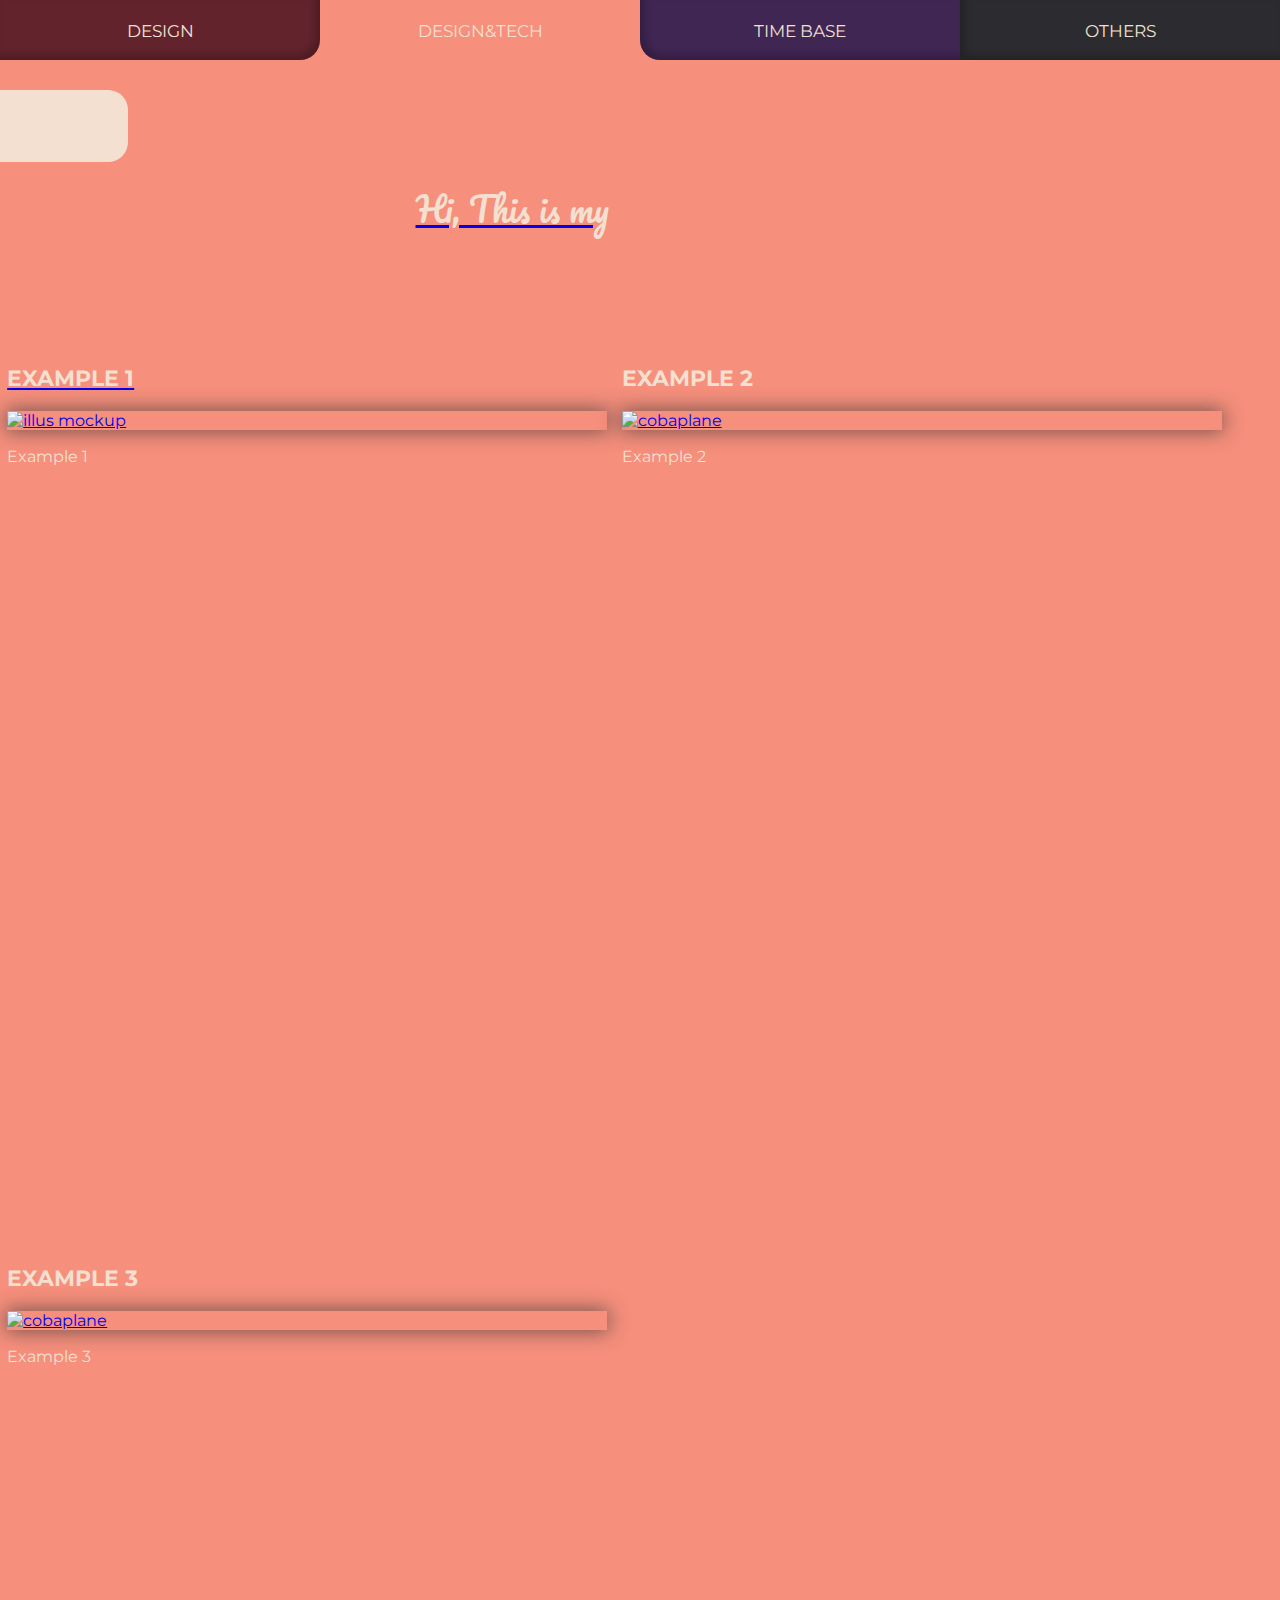
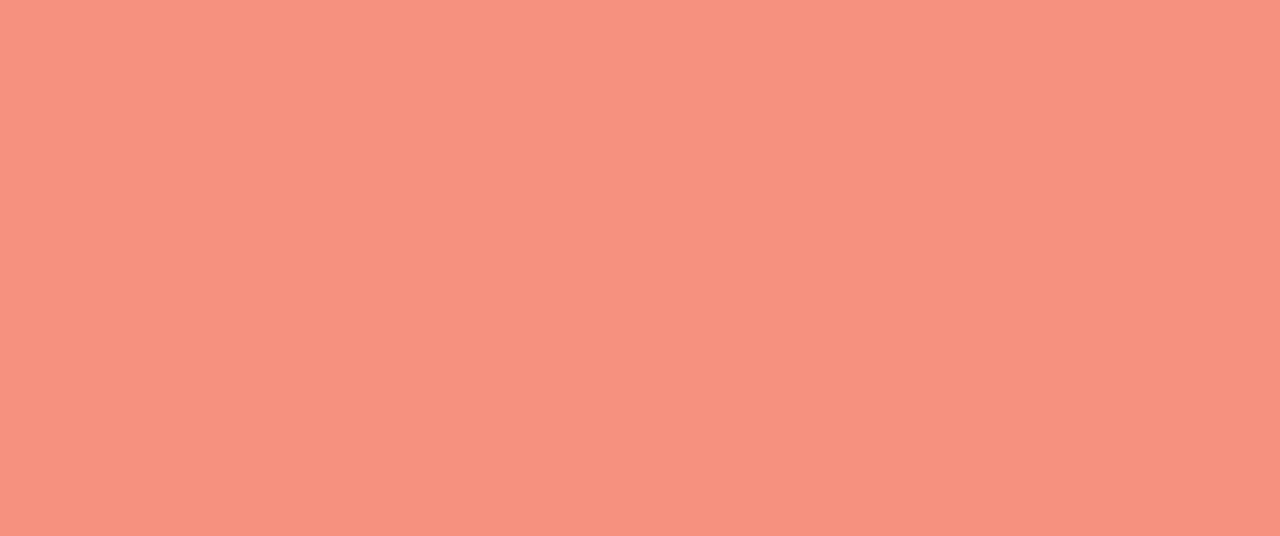
==== portfolio_work_design&technology.html @ 1a8c8829 "first" ====
<!DOCTYPE html>
<html lang = "en">
    
<head>
    <meta charset="UTF-8">
    <meta name="viewport" content="width=device-width, initial-scale=1.0, maximum-scale=1">
    <link href="portfolio_work_design&technology.css" rel="stylesheet">
    <!-- Montserrat font -->
    <link rel="preconnect" href="https://fonts.googleapis.com">
    <link rel="preconnect" href="https://fonts.gstatic.com" crossorigin>
    <link href="https://fonts.googleapis.com/css2?family=Montserrat:ital,wght@0,100..900;1,100..900&display=swap" rel="stylesheet">
    
    <!-- pacifico font -->
    <link rel="preconnect" href="https://fonts.googleapis.com">
    <link rel="preconnect" href="https://fonts.gstatic.com" crossorigin>
    <link href="https://fonts.googleapis.com/css2?family=Pacifico&display=swap" rel="stylesheet">   
    <style>
       
    </style>

    <title> FELICIA TIFFANY HERTADA's PORTFOLIO WORK-DESIGN </title>
    </head>   
<body>
    <div class="navigation">
        <div class="box">
            <img src="../parsons/picture/logosmall.png" alt="" id="logosmall">
        </div>
        <ul class="navigationlist">
            <li class="navitem"><a href="portfolio_website.html">Home</a></li>
            <li class="navitem"><a href="portfolio_work_design.html">Work</a></li>
            <li class="navitem"><a href="portfolio_creative_blog.html">Creative</a></li>
            <li class="navitem"><a href="portfolio_about.html">About</a></li>
            <li class="navitem"><a href="portfolio_contact.html">Contact</a></li>
        </ul>
    </div>

    <header class="navbar">
        <div class="designitem item1"><a href="portfolio_work_design.html">DESIGN</div>
        <div class="designitem item2"><a href="portfolio_work_design&technology.html">DESIGN&TECH</div>
        <div class="designitem item3"><a href="portfolio_work_timebase.html">TIME BASE</div>
        <div class="designitem item4"><a href="portfolio_work_others.html">OTHERS</div>
    </header>
    
   <main>
        
        <div class="title"> 
            <h1> Hi, This is my</h1>
            <img src="../parsons/picture/portfolio_text.png" alt="" id="portfoliotext">
        </div>

        <!-- ART LIST -->
        <div class="collection-list">
        <div class="artlist">
            <div class="art-container">
                <h2 class = "art-title"> EXAMPLE 1</h2>
                <a href="../parsons/picture/illus mockup.jpg">
                    <img src="../parsons/picture/illus mockup.jpg" alt="illus mockup" class="art-work">
                </a>
                <div class ="art-desc"> Example 1 </div>
            </div>
        </div>
        <div class="artlist">
            <div class="art-container">
                <h2 class = "art-title"> EXAMPLE 2</h2>
                <a href="../parsons/picture/iteraion 1_2_front.png">
                    <img src="../parsons/picture/iteraion 1_2_front.png" alt="cobaplane" class="art-work">
                </a>
                <div class ="art-desc"> Example 2 </div>
            </div>
        </div>
        </div>
        <div class="artlist">
            <div class="art-container">
                <h2 class = "art-title"> EXAMPLE 3</h2>
                <a href="../parsons/picture/coba plane.png">
                    <img src="../parsons/picture/coba plane.png" alt="cobaplane" class="art-work">
                </a>
                <div class ="art-desc"> Example 3</div>
            </div>
        </div>
        </div>
   </main>


   
</body>
</html>
---- portfolio_work_design&technology.css ----
body {
    
    background-color: #F68F7C;
    margin-top: 0;
    margin-left: 0;
    margin-right: 0;
}
main { 
    max-width: 1500px;

    margin-top:  10px; 
    font-family: 'Montserrat', sans-serif;
    background-color: #F68F7C;
}


section { max-width: 1500px; margin: 20px auto; padding: 20px 20px; font-family: 'Montserrat', sans-serif;}
img {width: 100%}
figure {width: 50%; margin: auto; text-align: center;font-family: 'Montserrat', sans-serif;}
figcaption {
    max-width: 700px; 
    margin: auto; 
    text-align: center; 
    padding: 0 20px; 
    font-family: 'Montserrat', sans-serif;
}
@media only screen and (max-width: 600px) {
    
}
 
/* navigation bar */
.navbar {
    display: flex;                 
    justify-content: space-between; 
    background-color: #F68F7C;  
    padding: 0; 
    position: fixed;
    top: 0;    
    width: 100%; 
    height: 60px;      
}

.designitem {
    flex: 1;   
    font-family: "Montserrat", sans-serif;
    font-optical-sizing: auto;
    font-weight: 400;
    font-style: normal; 
    font-size: 13pt;                  
    text-align: center;         
    color: #F3E0D1;          
    padding: 20px;              
    transition: background-color 0.3s;
}

.item1 {
    background-color: #62232D; 
    box-shadow: inset -5px -5px 7px rgba(0, 0, 0, 0.2);  
    border-radius: 0 0 20px 0;
    text-decoration: none;
   
}

.item2 {
    background-color: #F68F7C;  
    text-decoration: none;
}
.item3 {
    text-decoration: none;
    background-color: #402653;
    border-radius: 0 0 0 20px;
    box-shadow: inset 5px -5px 7px rgba(0, 0, 0, 0.2);   
}
.item4 {
    text-decoration: none;
    background-color: #2C2B30; 
    box-shadow: inset 5px -5px 7px rgba(0, 0, 0, 0.2);   
}

.nav-item:hover {
    background-color: #62232D;   
    box-shadow: inset 5px -5px 7px rgba(0, 0, 0, 0.2);    
}
.navbar .designitem a{
    text-decoration: none;
    color: inherit;
}

/* navigation */
.navigation {
    position: fixed;
    top : 10%;
    left: 0%;
    width:10% ;
    height: 40%;
}
.navigation .box{
    border-radius: 0px 20px 20px 0px;
    background-color: #F3E0D1;
    width: 100%;
    height:20%;
    left: 0%;
    top: 0%;
}

.box #logosmall {
    width: 30px;
    margin-right: 5px;
    margin-top: 10px;
    margin-left:70%;
}

.navigationlist{
    display: none;
    text-decoration: none;
    text-align: right;
    top :25%;
    right: 0%;
    list-style: none;
}
.navigation:hover .navigationlist,
.navigationlist:hover {
    display: block; 
}

.navigationlist .navitem {
    font-family: "Montserrat", sans-serif;
    font-optical-sizing: auto;
    font-weight: 400;
    font-style: normal;
    font-size: medium;
    color: #F3E0D1;
    line-height: 2;
    transition: transform 0.3s ease;
}
.navigationlist .navitem a{
    text-decoration: none;
    color: inherit;
}
.navigationlist .navitem a:hover{
    transform: translateY(5px);
}

.title {
    display: grid;        
    place-items: center;          
    height: 200px;          
    margin-top:10%;
}
#portfoliotext {
    height: auto;
    text-align: center;
    max-width: 30%;
    margin:0;
    padding: 0;
    left: 50%;
}

h1 {
    font-family: "Pacifico", cursive;
    font-weight: 400;
    font-style: normal;
    font-size: 25pt;
    top: 10%;
    color: #F3E0D1;
    margin-right: 20%;
    margin-bottom: 0;
    padding: 0;


}
.collection-list {
    display: flex;
    align-content: center;
    margin: auto;
    
}
.artlist {
    display: flex;
    width: 48%;
    min-height: 100vh;
    padding-right: 0;
    padding-left: 0;
    -webkit-box-orient: vertical;
    -webkit-box-direction: normal;
    -webkit-flex-direction: column;
    -ms-flex-direction: column;
    flex-direction: column;
    -webkit-box-pack: start;
    -webkit-justify-content: flex-start;
    -ms-flex-pack: start;
    justify-content: flex-start;
    -webkit-flex-wrap: nowrap;
    -ms-flex-wrap: nowrap;
    flex-wrap: nowrap;
    -webkit-box-align: start;
    -webkit-align-items: flex-start;
    -ms-flex-align: start;
    align-items: center;
}

.art-container {
    display: flex;
    width: 100%;
    max-width: 600px;
    padding: 10px;
    flex-direction: column;
    -webkit-box-pack: start;
    -webkit-justify-content: flex-start;
    -ms-flex-pack: start;
    justify-content: flex-start;
    -webkit-box-align: stretch;
    -webkit-align-items: stretch;
    -ms-flex-align: stretch;
    align-items: stretch;
    padding: 20px;
}
.art-title{
    font-family: "Montserrat", sans-serif;
    font-optical-sizing: auto;
    font-weight: 700;
    font-style: normal;
    font-size: medium;
    font-size: 22px;
    line-height: 26px;
    color: #F3E0D1;
}
.art-work {
    display: block;
    overflow: hidden;
    width: 100%;
    margin-bottom: 20px;
    box-shadow: 0 0 20px 1px rgba(51, 51, 51, .7);
}

.art-desc{
    font-family: "Montserrat", sans-serif;
    font-optical-sizing: auto;
    font-weight: 400;
    font-style: normal;
    font-size: medium;
    margin-bottom: 5px;
    line-height: 14px;
    color: #F3E0D1;
}
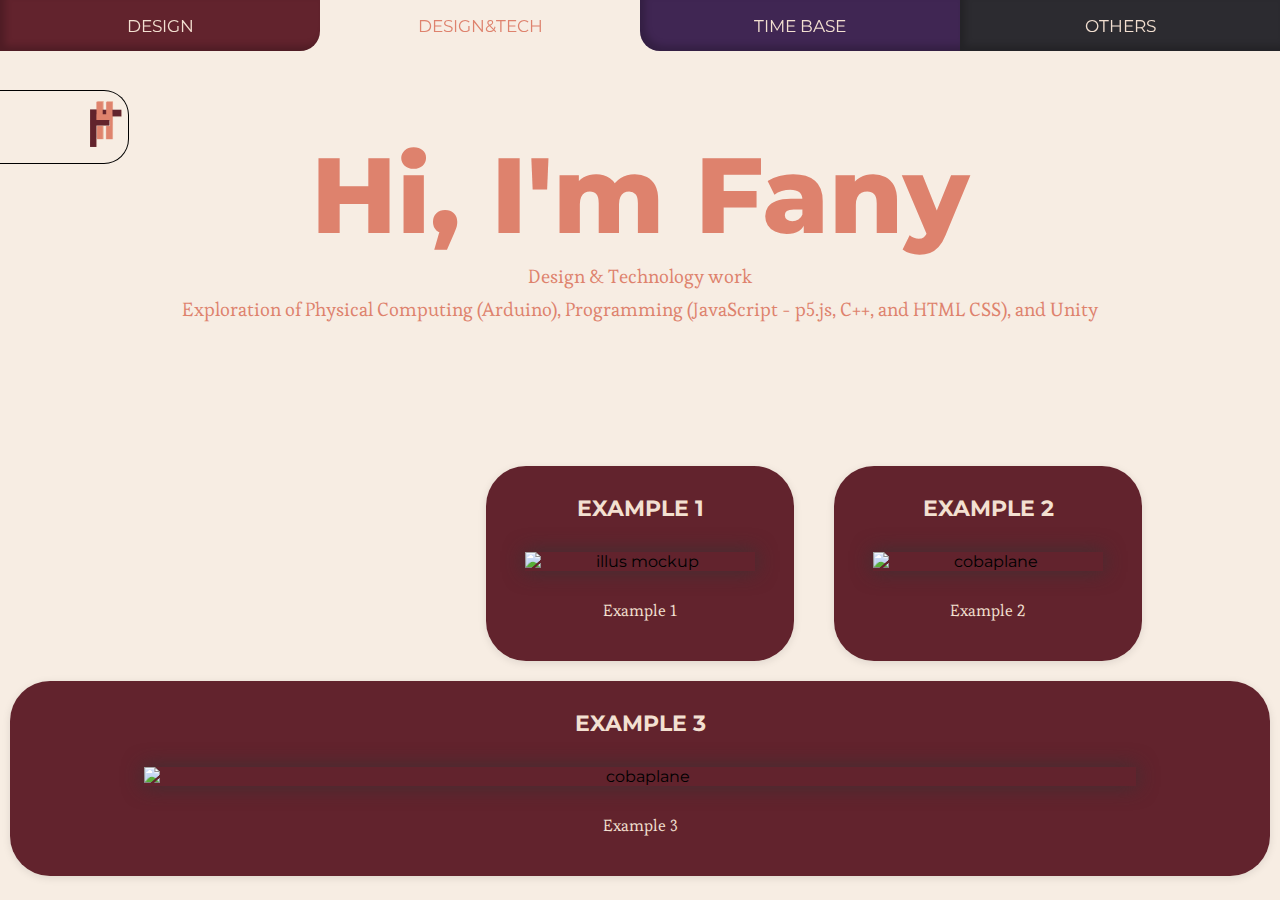
==== commit 9da6cae1: "new" ====
--- a/portfolio_work_design&technology.html
+++ b/portfolio_work_design&technology.html
@@ -13,7 +13,8 @@
     <!-- pacifico font -->
     <link rel="preconnect" href="https://fonts.googleapis.com">
     <link rel="preconnect" href="https://fonts.gstatic.com" crossorigin>
-    <link href="https://fonts.googleapis.com/css2?family=Pacifico&display=swap" rel="stylesheet">   
+    <link href="https://fonts.googleapis.com/css2?family=Pacifico&display=swap" rel="stylesheet">  
+    <link href="https://fonts.googleapis.com/css2?family=Esteban&display=swap" rel="stylesheet"> 
     <style>
        
     </style>
@@ -23,14 +24,14 @@
 <body>
     <div class="navigation">
         <div class="box">
-            <img src="../parsons/picture/logosmall.png" alt="" id="logosmall">
+            <img src="portfolio picture/logosmall.png" alt="" id="logosmall">
         </div>
         <ul class="navigationlist">
-            <li class="navitem"><a href="portfolio_website.html">Home</a></li>
-            <li class="navitem"><a href="portfolio_work_design.html">Work</a></li>
-            <li class="navitem"><a href="portfolio_creative_blog.html">Creative</a></li>
-            <li class="navitem"><a href="portfolio_about.html">About</a></li>
-            <li class="navitem"><a href="portfolio_contact.html">Contact</a></li>
+            <button class="navitem" id="home-link">Home</button>
+            <button id="nav-hover">Work</button>
+            <button class="navitem" id="creative-link">Creative</button>
+            <button class="navitem" id="about-link">About</button>
+            <button class="navitem" id="contact-link">Contact</button>
         </ul>
     </div>
 
@@ -44,7 +45,9 @@
    <main>
         
         <div class="title"> 
-            <h1> Hi, This is my</h1>
+            <h1> Hi, I'm Fany</h1>
+            <h2> Design & Technology work <h2>
+            <h2> Exploration of Physical Computing (Arduino), Programming (JavaScript - p5.js, C++, and HTML CSS), and Unity </h2>
             <img src="../parsons/picture/portfolio_text.png" alt="" id="portfoliotext">
         </div>
 
--- a/portfolio_work_design&technology.css
+++ b/portfolio_work_design&technology.css
@@ -1,6 +1,5 @@
 body {
-    
-    background-color: #F68F7C;
+    background-color:#F7EDE3;
     margin-top: 0;
     margin-left: 0;
     margin-right: 0;
@@ -10,13 +9,33 @@
 
     margin-top:  10px; 
     font-family: 'Montserrat', sans-serif;
-    background-color: #F68F7C;
-}
-
-
-section { max-width: 1500px; margin: 20px auto; padding: 20px 20px; font-family: 'Montserrat', sans-serif;}
-img {width: 100%}
-figure {width: 50%; margin: auto; text-align: center;font-family: 'Montserrat', sans-serif;}
+    background-color:#F7EDE3;
+}
+
+
+section { 
+    max-width: 1500px; 
+    margin: 20px auto; 
+    padding: 20px 20px; 
+    font-family: 'Montserrat', sans-serif;
+}
+
+img {
+    width: 100%
+}
+
+a {
+    text-decoration: none;
+    color: inherit;
+}
+
+figure {
+    width: 50%; 
+    margin: auto; 
+    text-align: center;
+    font-family: 'Montserrat', sans-serif;
+}
+
 figcaption {
     max-width: 700px; 
     margin: auto; 
@@ -24,6 +43,7 @@
     padding: 0 20px; 
     font-family: 'Montserrat', sans-serif;
 }
+
 @media only screen and (max-width: 600px) {
     
 }
@@ -32,12 +52,12 @@
 .navbar {
     display: flex;                 
     justify-content: space-between; 
-    background-color: #F68F7C;  
+      
     padding: 0; 
     position: fixed;
     top: 0;    
     width: 100%; 
-    height: 60px;      
+    height: 20px;      
 }
 
 .designitem {
@@ -47,29 +67,29 @@
     font-weight: 400;
     font-style: normal; 
     font-size: 13pt;                  
-    text-align: center;         
+    text-align: center; 
+    margin: auto;        
     color: #F3E0D1;          
-    padding: 20px;              
+    padding: 15px;              
     transition: background-color 0.3s;
 }
 
 .item1 {
-    background-color: #62232D; 
-    box-shadow: inset -5px -5px 7px rgba(0, 0, 0, 0.2);  
+    background-color:#62232D;  
+    box-shadow: inset 5px -5px 7px rgba(0, 0, 0, 0.2);  
     border-radius: 0 0 20px 0;
     text-decoration: none;
-   
 }
 
 .item2 {
-    background-color: #F68F7C;  
-    text-decoration: none;
+    text-decoration: none;
+    color:#DE826d;
 }
 .item3 {
     text-decoration: none;
     background-color: #402653;
-    border-radius: 0 0 0 20px;
-    box-shadow: inset 5px -5px 7px rgba(0, 0, 0, 0.2);   
+    box-shadow: inset 5px -5px 7px rgba(0, 0, 0, 0.2);  
+    border-radius: 0 0 0 20px; 
 }
 .item4 {
     text-decoration: none;
@@ -87,16 +107,24 @@
 }
 
 /* navigation */
+#nav-hover {
+    color: #DE826d !important;
+    text-decoration: none;
+}
+
 .navigation {
     position: fixed;
     top : 10%;
     left: 0%;
     width:10% ;
     height: 40%;
+   
 }
 .navigation .box{
-    border-radius: 0px 20px 20px 0px;
-    background-color: #F3E0D1;
+    border-radius: 0px 25px 25px 0px;
+    background-color:#F7EDE3;
+    border: solid #000; 
+    border-width: 1px 1px 1px 0;
     width: 100%;
     height:20%;
     left: 0%;
@@ -104,7 +132,7 @@
 }
 
 .box #logosmall {
-    width: 30px;
+    width: 32px;
     margin-right: 5px;
     margin-top: 10px;
     margin-left:70%;
@@ -123,29 +151,57 @@
     display: block; 
 }
 
-.navigationlist .navitem {
-    font-family: "Montserrat", sans-serif;
-    font-optical-sizing: auto;
-    font-weight: 400;
-    font-style: normal;
-    font-size: medium;
-    color: #F3E0D1;
+.navigationlist button {
+    font-family: "Montserrat", sans-serif;
+    font-optical-sizing: auto;
+    font-weight: 400;
+    font-style: normal;
+    font-size: 1rem;
+    color: #62232D;
     line-height: 2;
     transition: transform 0.3s ease;
-}
-.navigationlist .navitem a{
     text-decoration: none;
     color: inherit;
-}
-.navigationlist .navitem a:hover{
+    background: transparent;
+    border: none;
+    padding-right: 10px;
+}
+
+
+.navigationlist .navitem:hover{
     transform: translateY(5px);
-}
+    color: #DE826d !important;
+    text-decoration: none;
+}
+
+.navigationlist .navitem a {
+    display: block;
+    font-family: "Montserrat", sans-serif;
+    font-size: 1rem;
+    font-weight: 400;
+    color: #62232D;
+    text-decoration: none;
+    padding-right: 10px;
+    line-height: 2;
+    transition: transform 0.3s ease;
+}
+
+.navigationlist .navitem a:hover {
+    transform: translateY(5px);
+    color: #DE826d;
+    text-decoration: none;
+}
+
+
+
 
 .title {
     display: grid;        
     place-items: center;          
     height: 200px;          
+    background-color:#F7EDE3; 
     margin-top:10%;
+    margin-bottom: 10%;
 }
 #portfoliotext {
     height: auto;
@@ -156,90 +212,168 @@
     left: 50%;
 }
 
-h1 {
-    font-family: "Pacifico", cursive;
-    font-weight: 400;
-    font-style: normal;
-    font-size: 25pt;
+.title h1 {
+    font-family: "Montserrat", cursive;
+    font-weight: 800;
+    font-style: normal;
+    font-size: 80pt;
     top: 10%;
-    color: #F3E0D1;
-    margin-right: 20%;
-    margin-bottom: 0;
+    color:#DE826d;
+    margin: auto; 
     padding: 0;
-
-
+}
+
+.title h2 {
+    font-family: "Esteban", cursive;
+    font-weight: 400;
+    font-style: normal;
+    font-size: 14pt;
+    top: 10%;
+    color:#DE826d;
+    margin: auto;
+    padding: 0;
 }
 .collection-list {
-    display: flex;
-    align-content: center;
-    margin: auto;
+    display: grid;
+    grid-template-columns: repeat(auto-fit, minmax(200px, 1fr));
+    gap: 20px;
+    max-width: 1500px;
+    margin: 0 auto;
+    margin-right: 10%;
+    margin-left: 10%;
     
 }
 .artlist {
-    display: flex;
-    width: 48%;
-    min-height: 100vh;
-    padding-right: 0;
-    padding-left: 0;
-    -webkit-box-orient: vertical;
-    -webkit-box-direction: normal;
-    -webkit-flex-direction: column;
-    -ms-flex-direction: column;
-    flex-direction: column;
-    -webkit-box-pack: start;
-    -webkit-justify-content: flex-start;
-    -ms-flex-pack: start;
-    justify-content: flex-start;
-    -webkit-flex-wrap: nowrap;
-    -ms-flex-wrap: nowrap;
-    flex-wrap: nowrap;
-    -webkit-box-align: start;
-    -webkit-align-items: flex-start;
-    -ms-flex-align: start;
-    align-items: center;
-}
+    background-color:none;
+    padding: 10px;
+    border-radius: 50px;
+    
+}
+
 
 .art-container {
-    display: flex;
-    width: 100%;
-    max-width: 600px;
+    background-color:#62232D;
+    
     padding: 10px;
-    flex-direction: column;
-    -webkit-box-pack: start;
-    -webkit-justify-content: flex-start;
-    -ms-flex-pack: start;
-    justify-content: flex-start;
-    -webkit-box-align: stretch;
-    -webkit-align-items: stretch;
-    -ms-flex-align: stretch;
-    align-items: stretch;
-    padding: 20px;
+    border-radius: 40px;
+    box-shadow: 0 2px 8px rgba(0, 0, 0, 0.1);
+    text-align: center;
+    transition: transform 0.3s ease;
+}
+.art-container:hover{
+    
+    transform: translateX(10px) translateY(10px);
 }
 .art-title{
     font-family: "Montserrat", sans-serif;
     font-optical-sizing: auto;
     font-weight: 700;
     font-style: normal;
-    font-size: medium;
     font-size: 22px;
+    margin: 20px 0 0 0;
     line-height: 26px;
     color: #F3E0D1;
 }
 .art-work {
     display: block;
     overflow: hidden;
+    width: 80%;
+    box-shadow: 0 0 20px 1px rgba(51, 51, 51, .7);
+
+    margin: 30px auto;
+}
+
+.art-desc{
+    font-family: "Esteban", sans-serif;
+    font-optical-sizing: auto;
+    font-weight: 400;
+    font-size: 12pt;
+    margin-bottom: 30px;
+    margin-left: auto; 
+    margin-right: auto; 
+    width: 80%;
+    line-height: 20px;
+    color: #F3E0D1;
+}
+
+
+
+/* 2023 work */
+.pastwork {
+    background-color: none;
+    padding: 10px;
+    border-radius: 5px;
+    text-decoration: none;
+}
+
+.past-container {
+    background-color: none;
+    padding: 5px;
+    border-radius: 80px;
+    margin-top: 30px !important;
+    margin: 10%;
+    box-shadow: 0 3px 8px rgba(0, 0, 0, 0.5);
+    background-color:#62232D;
+    text-align: center;
+    padding-bottom: 50px;
+}
+.past-title{
+    font-family: "Montserrat", sans-serif;
+    font-optical-sizing: auto;
+    font-weight: 800;
+    font-style: normal;
+    font-size: 40pt;
+    line-height: 26px;
+    color: #F3E0D1;
+}
+.past-work {
+    display: block;
+    overflow: hidden;
+    margin: auto;
+    width: 90%;
+    box-shadow: 0 0 20px 1px rgba(51, 51, 51, .7);
+}
+
+.past-desc{
+    font-family: "Esteban", sans-serif;
+    font-optical-sizing: auto;
+    font-weight: 400;
+    font-size: 12pt;
+    margin-top: 30px;
+    margin-bottom: 30px;
+    margin-left: auto; 
+    margin-right: auto; 
+    width: 80%;
+    line-height: 20px;
+    color: #F3E0D1;
+}
+
+/* White Overlay */
+#white-overlay {
+    position: fixed;
+    top: 0;
+    left: 0;
     width: 100%;
-    margin-bottom: 20px;
-    box-shadow: 0 0 20px 1px rgba(51, 51, 51, .7);
-}
-
-.art-desc{
-    font-family: "Montserrat", sans-serif;
-    font-optical-sizing: auto;
-    font-weight: 400;
-    font-style: normal;
-    font-size: medium;
-    margin-bottom: 5px;
-    line-height: 14px;
-    color: #F3E0D1;
-}+    height: 100vh;
+    background: white;
+    z-index: 9999;
+    opacity: 1;
+    transition: opacity 3s ease;
+}
+
+
+
+#loader {
+    position: absolute;
+    top: 50%;
+    left: 50%;
+    background-color: white;
+    width: 100%;
+    height: 100vh;
+    z-index: 99; 
+    clip-path: circle(0% at 50% 50%);
+    transform: translate(-50%, -50%);
+    transition: clip-path 3s ease-in-out, opacity 2s ease-in-out;
+    opacity: 1;
+  }
+    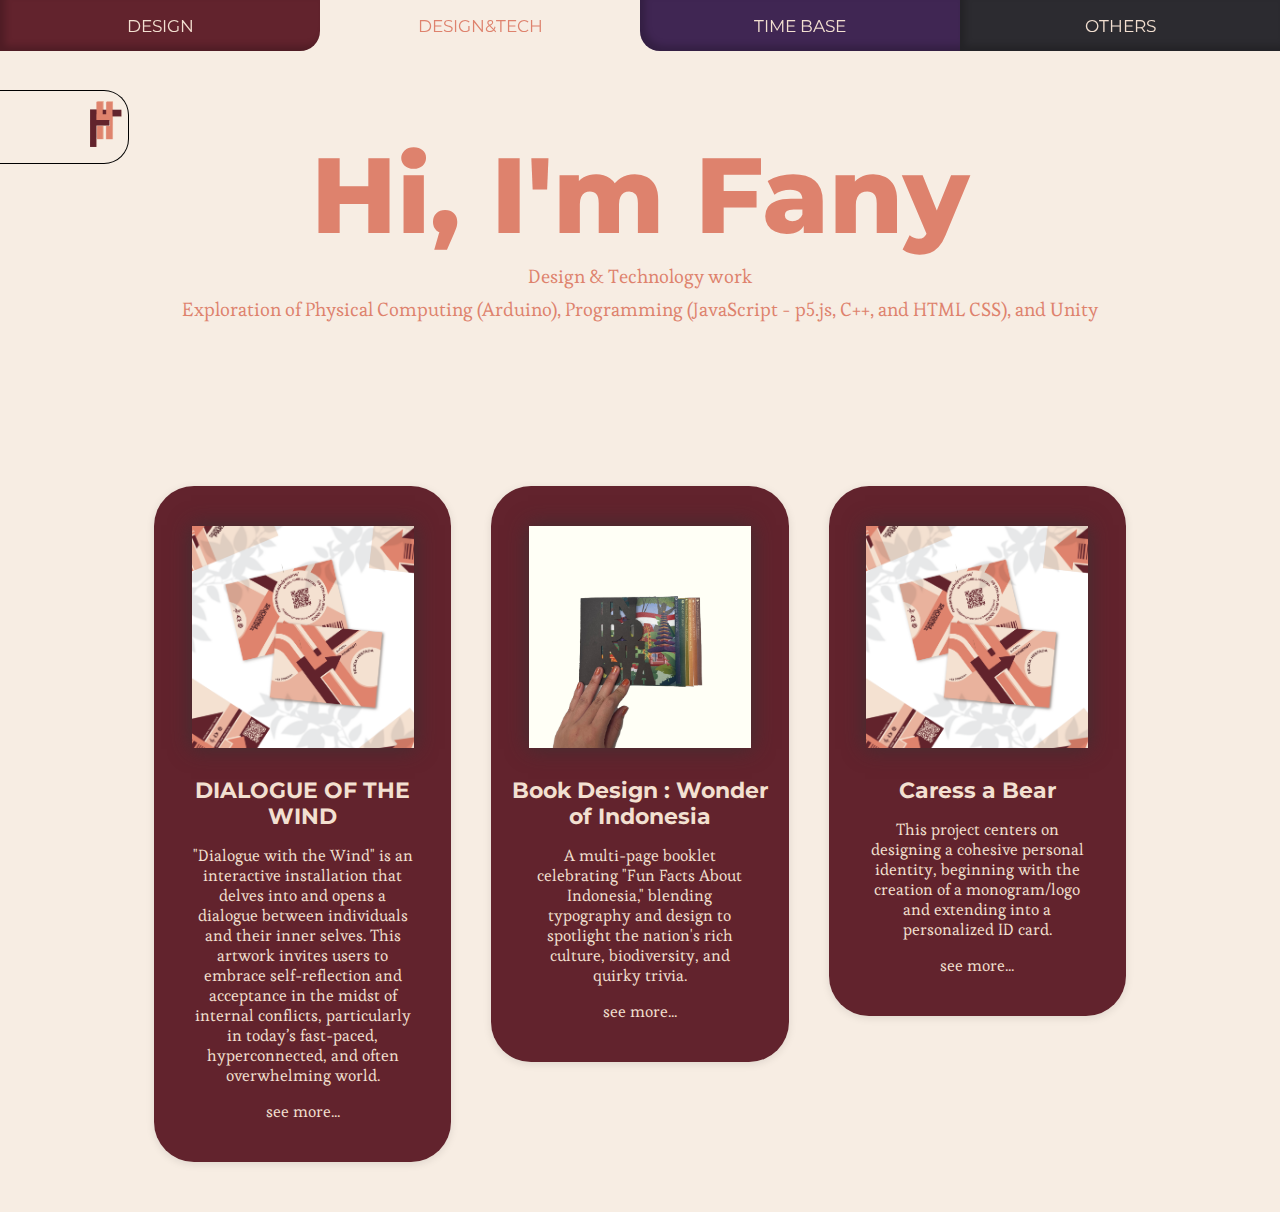
==== commit aa722f59: "feb 3" ====
--- a/portfolio_work_design&technology.html
+++ b/portfolio_work_design&technology.html
@@ -36,10 +36,10 @@
     </div>
 
     <header class="navbar">
-        <div class="designitem item1"><a href="portfolio_work_design.html">DESIGN</div>
-        <div class="designitem item2"><a href="portfolio_work_design&technology.html">DESIGN&TECH</div>
-        <div class="designitem item3"><a href="portfolio_work_timebase.html">TIME BASE</div>
-        <div class="designitem item4"><a href="portfolio_work_others.html">OTHERS</div>
+        <div class="designitem item1"><a href="portfolio_work_design.html">DESIGN</a></div>
+        <div class="designitem item2"><a href="portfolio_work_design&technology.html">DESIGN&TECH</a></div>
+        <div class="designitem item3"><a href="portfolio_work_timebase.html">TIME BASE</a></div>
+        <div class="designitem item4"><a href="portfolio_work_others.html">OTHERS</a></div>
     </header>
     
    <main>
@@ -51,37 +51,68 @@
             <img src="../parsons/picture/portfolio_text.png" alt="" id="portfoliotext">
         </div>
 
-        <!-- ART LIST -->
-        <div class="collection-list">
-        <div class="artlist">
-            <div class="art-container">
-                <h2 class = "art-title"> EXAMPLE 1</h2>
-                <a href="../parsons/picture/illus mockup.jpg">
-                    <img src="../parsons/picture/illus mockup.jpg" alt="illus mockup" class="art-work">
+
+       <section id="art section">
+       <!-- ART LIST -->
+       <div class="collection-list">
+        <!-- first column -->
+       <div class="artlist">
+           <div class="art-container">
+               <a href="design&tech_dialogue.html">
+                   <img src="portfolio picture/design/idcard_mockup1.png" alt="idcard" class="art-work">
+               
+               <h2 class = "art-title"> DIALOGUE OF THE WIND</h2>
+               <div class ="art-desc">
+                   <p>"Dialogue with the Wind" is an interactive installation that delves into and opens a dialogue between individuals and their inner selves. This artwork invites users to embrace self-reflection and acceptance in the midst of internal conflicts, particularly in today’s fast-paced, hyperconnected, and often overwhelming world. </p>
+                   <a href="design&tech_dialogue.html">see more...</a>
+               </div>
                 </a>
-                <div class ="art-desc"> Example 1 </div>
-            </div>
-        </div>
-        <div class="artlist">
-            <div class="art-container">
-                <h2 class = "art-title"> EXAMPLE 2</h2>
-                <a href="../parsons/picture/iteraion 1_2_front.png">
-                    <img src="../parsons/picture/iteraion 1_2_front.png" alt="cobaplane" class="art-work">
+           </div>
+       </div>
+
+
+
+       <!-- second column -->
+       <div class="artlist">
+           <div class="art-container">
+               <a href="design_bookIndo.html">
+                   <img src="portfolio picture/design/funfacts book/page 2.jpg" alt="book Indo" class="art-work">
+               
+               <h2 class = "art-title"> Book Design : Wonder of Indonesia</h2>
+               <div class ="art-desc">
+                   <p> A multi-page booklet celebrating "Fun Facts About Indonesia," blending typography and design to spotlight the nation's rich culture, biodiversity, and quirky trivia.</p>
+                   <a href="design_idcard.html">see more...</a>
+               </div>
                 </a>
-                <div class ="art-desc"> Example 2 </div>
-            </div>
-        </div>
-        </div>
-        <div class="artlist">
-            <div class="art-container">
-                <h2 class = "art-title"> EXAMPLE 3</h2>
-                <a href="../parsons/picture/coba plane.png">
-                    <img src="../parsons/picture/coba plane.png" alt="cobaplane" class="art-work">
+           </div>
+       </div>
+       
+
+      
+       <!-- third column -->
+       <div class="artlist">
+           <div class="art-container">
+               <!-- Idcard -->
+               <a href="design_idcard.html">
+                   <img src="portfolio picture/design/idcard_mockup1.png" alt="idcard" class="art-work">
+               
+               <h2 class = "art-title"> Caress a Bear</h2>
+               <div class ="art-desc">
+                   <p>This project centers on designing a cohesive personal identity, beginning with the creation of a monogram/logo and extending into a personalized ID card. </p>
+                   <a href="design_idcard.html">see more...</a>
+               </div>
                 </a>
-                <div class ="art-desc"> Example 3</div>
-            </div>
-        </div>
-        </div>
+           </div>
+       
+       </div>
+
+
+        </section>
+        
+        
+
+
+    
    </main>
 
 
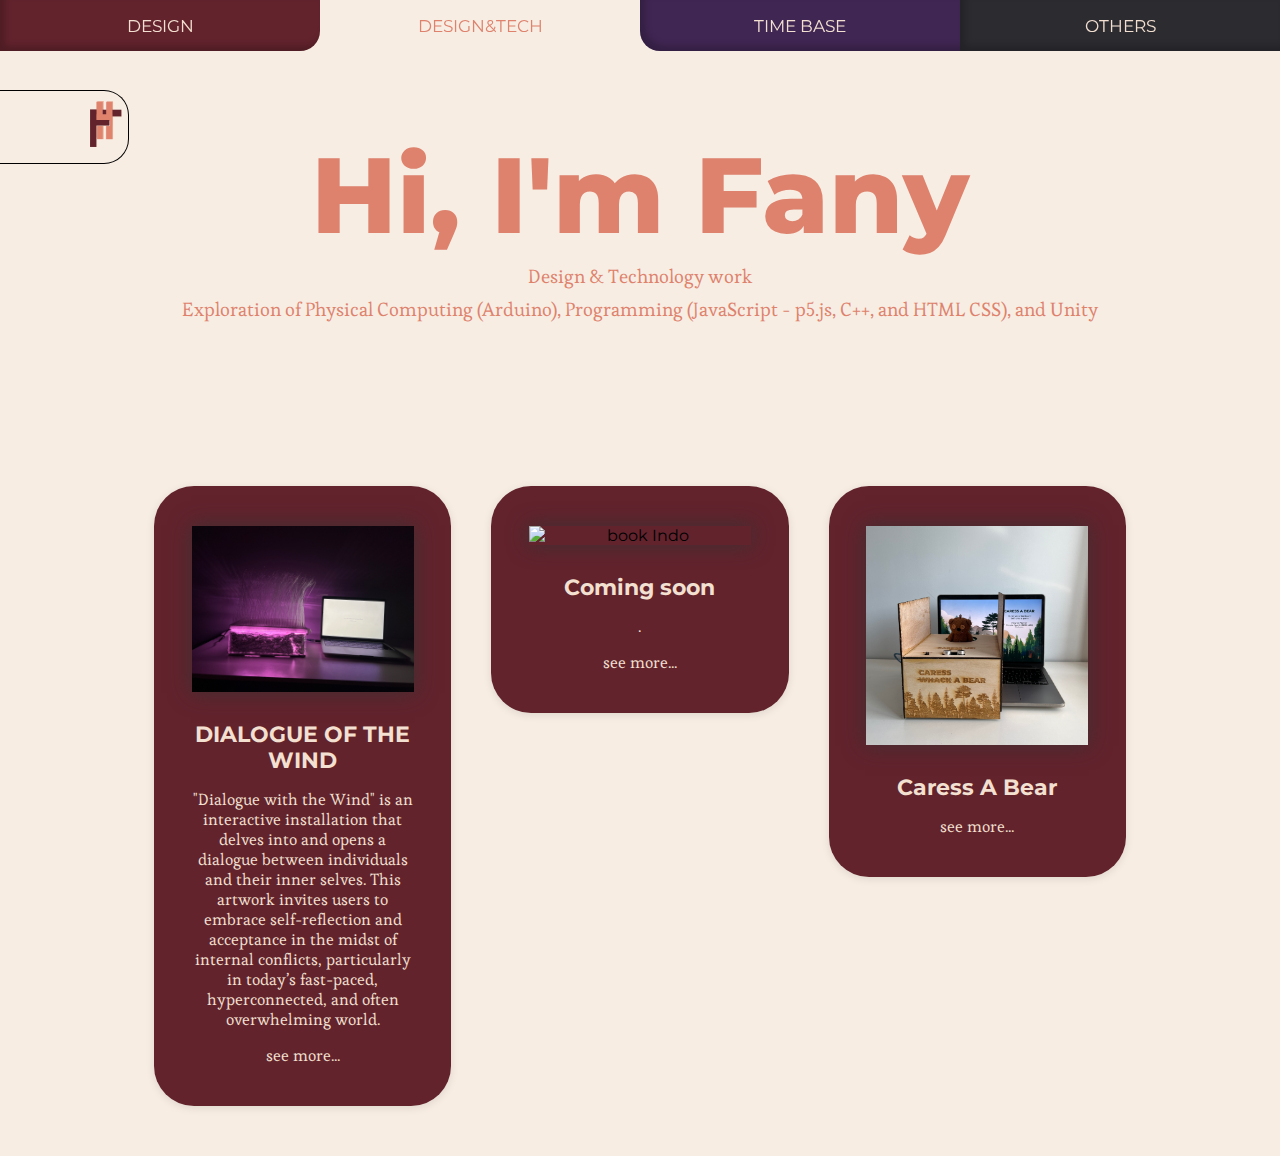
==== commit 97858c00: "push new" ====
--- a/portfolio_work_design&technology.html
+++ b/portfolio_work_design&technology.html
@@ -59,7 +59,7 @@
        <div class="artlist">
            <div class="art-container">
                <a href="design&tech_dialogue.html">
-                   <img src="portfolio picture/design/idcard_mockup1.png" alt="idcard" class="art-work">
+                   <img src="portfolio picture/design&tech/dialogue_main.JPG.jpg" alt="idcard" class="art-work">
                
                <h2 class = "art-title"> DIALOGUE OF THE WIND</h2>
                <div class ="art-desc">
@@ -76,11 +76,11 @@
        <div class="artlist">
            <div class="art-container">
                <a href="design_bookIndo.html">
-                   <img src="portfolio picture/design/funfacts book/page 2.jpg" alt="book Indo" class="art-work">
+                   <img src="" alt="book Indo" class="art-work">
                
-               <h2 class = "art-title"> Book Design : Wonder of Indonesia</h2>
+               <h2 class = "art-title"> Coming soon</h2>
                <div class ="art-desc">
-                   <p> A multi-page booklet celebrating "Fun Facts About Indonesia," blending typography and design to spotlight the nation's rich culture, biodiversity, and quirky trivia.</p>
+                   <p> .</p>
                    <a href="design_idcard.html">see more...</a>
                </div>
                 </a>
@@ -94,11 +94,11 @@
            <div class="art-container">
                <!-- Idcard -->
                <a href="design_idcard.html">
-                   <img src="portfolio picture/design/idcard_mockup1.png" alt="idcard" class="art-work">
+                   <img src="portfolio picture/design&tech/Caress_main 2.jpeg" alt="idcard" class="art-work">
                
-               <h2 class = "art-title"> Caress a Bear</h2>
+               <h2 class = "art-title"> Caress A Bear</h2>
                <div class ="art-desc">
-                   <p>This project centers on designing a cohesive personal identity, beginning with the creation of a monogram/logo and extending into a personalized ID card. </p>
+                   <p> </p>
                    <a href="design_idcard.html">see more...</a>
                </div>
                 </a>
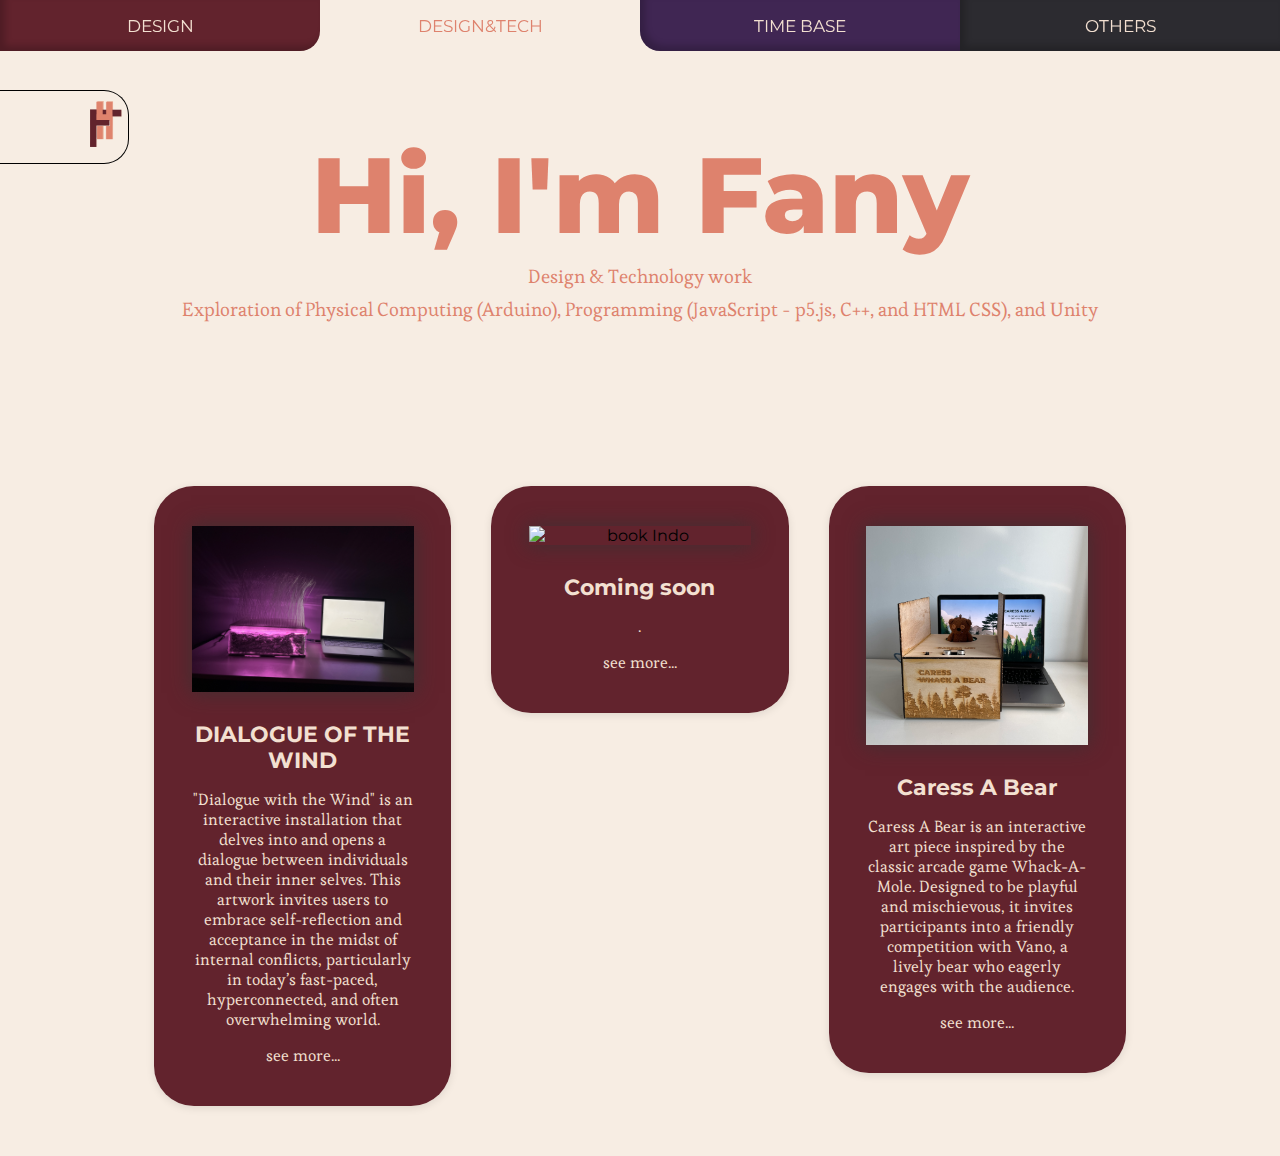
==== commit c9a29803: "push" ====
--- a/portfolio_work_design&technology.html
+++ b/portfolio_work_design&technology.html
@@ -93,12 +93,13 @@
        <div class="artlist">
            <div class="art-container">
                <!-- Idcard -->
-               <a href="design_idcard.html">
+               <a href="design&tech_caress.html">
                    <img src="portfolio picture/design&tech/Caress_main 2.jpeg" alt="idcard" class="art-work">
                
                <h2 class = "art-title"> Caress A Bear</h2>
                <div class ="art-desc">
-                   <p> </p>
+                   <p> Caress A Bear is an interactive art piece inspired by the classic arcade game Whack-A-Mole. Designed to be playful and mischievous, it invites participants into a friendly competition with Vano, a lively bear who eagerly engages with the audience.
+                    </p>
                    <a href="design_idcard.html">see more...</a>
                </div>
                 </a>
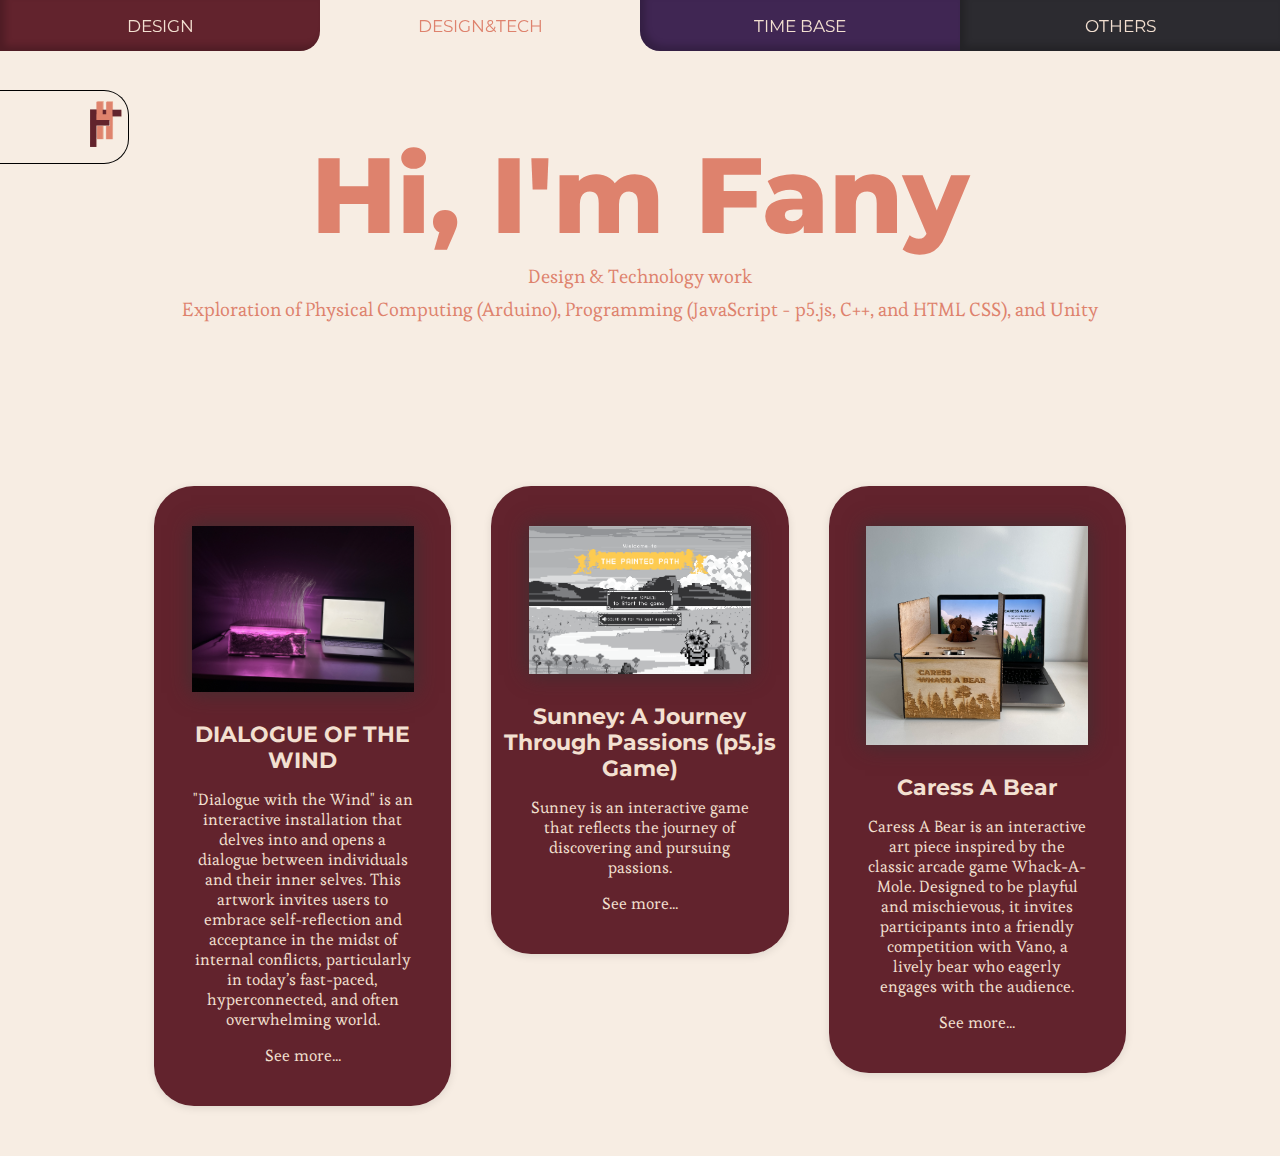
==== commit 688b0a16: "feb 4" ====
--- a/portfolio_work_design&technology.html
+++ b/portfolio_work_design&technology.html
@@ -64,7 +64,7 @@
                <h2 class = "art-title"> DIALOGUE OF THE WIND</h2>
                <div class ="art-desc">
                    <p>"Dialogue with the Wind" is an interactive installation that delves into and opens a dialogue between individuals and their inner selves. This artwork invites users to embrace self-reflection and acceptance in the midst of internal conflicts, particularly in today’s fast-paced, hyperconnected, and often overwhelming world. </p>
-                   <a href="design&tech_dialogue.html">see more...</a>
+                   <a href="design&tech_dialogue.html">See more...</a>
                </div>
                 </a>
            </div>
@@ -75,13 +75,14 @@
        <!-- second column -->
        <div class="artlist">
            <div class="art-container">
-               <a href="design_bookIndo.html">
-                   <img src="" alt="book Indo" class="art-work">
+               <a href="design&tech_sunney.html">
+                   <img src="portfolio picture/design&tech/game_sunney/Sunney_demo2.png" alt="book Indo" class="art-work">
                
-               <h2 class = "art-title"> Coming soon</h2>
+               <h2 class = "art-title"> Sunney: A Journey Through Passions (p5.js Game) </h2>
                <div class ="art-desc">
-                   <p> .</p>
-                   <a href="design_idcard.html">see more...</a>
+                   <p> Sunney is an interactive game that reflects the journey of discovering and pursuing passions.</p>
+                   <a href="design_idcard.html"> See more...
+                    </a>
                </div>
                 </a>
            </div>
@@ -100,7 +101,7 @@
                <div class ="art-desc">
                    <p> Caress A Bear is an interactive art piece inspired by the classic arcade game Whack-A-Mole. Designed to be playful and mischievous, it invites participants into a friendly competition with Vano, a lively bear who eagerly engages with the audience.
                     </p>
-                   <a href="design_idcard.html">see more...</a>
+                   <a href="design_idcard.html">See more...</a>
                </div>
                 </a>
            </div>
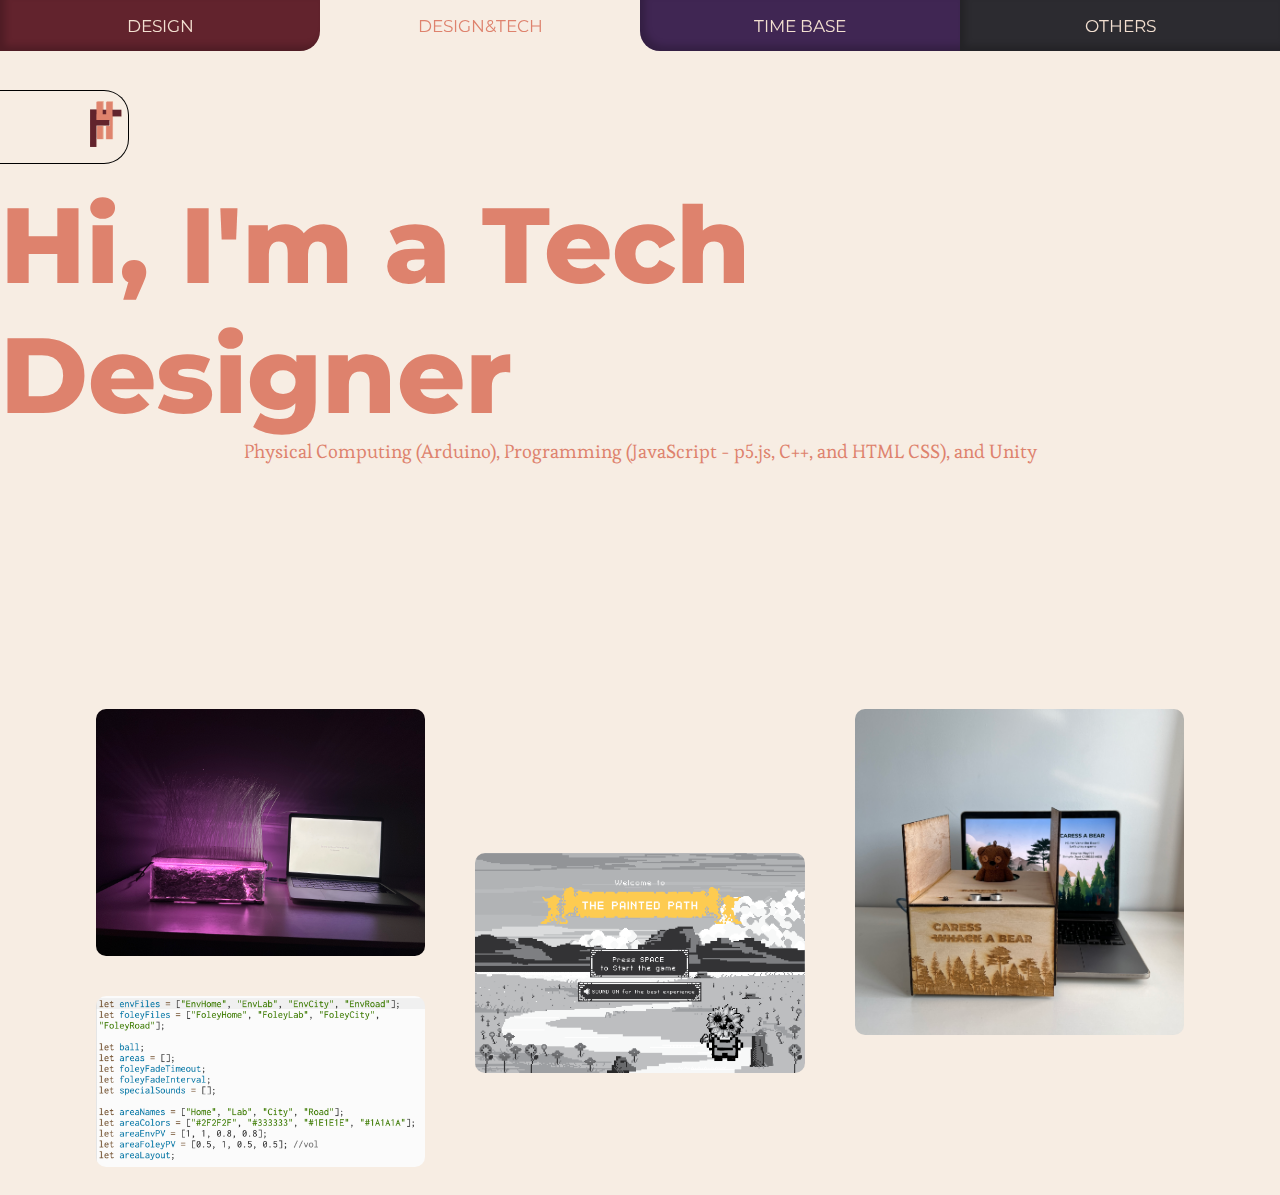
==== commit b9b20ce0: "mar 3" ====
--- a/portfolio_work_design&technology.html
+++ b/portfolio_work_design&technology.html
@@ -45,9 +45,8 @@
    <main>
         
         <div class="title"> 
-            <h1> Hi, I'm Fany</h1>
-            <h2> Design & Technology work <h2>
-            <h2> Exploration of Physical Computing (Arduino), Programming (JavaScript - p5.js, C++, and HTML CSS), and Unity </h2>
+            <h1> Hi, I'm a Tech Designer </h1>
+            <h2> Physical Computing (Arduino), Programming (JavaScript - p5.js, C++, and HTML CSS), and Unity </h2>
             <img src="../parsons/picture/portfolio_text.png" alt="" id="portfoliotext">
         </div>
 
@@ -56,57 +55,178 @@
        <!-- ART LIST -->
        <div class="collection-list">
         <!-- first column -->
-       <div class="artlist">
-           <div class="art-container">
-               <a href="design&tech_dialogue.html">
-                   <img src="portfolio picture/design&tech/dialogue_main.JPG.jpg" alt="idcard" class="art-work">
-               
-               <h2 class = "art-title"> DIALOGUE OF THE WIND</h2>
-               <div class ="art-desc">
-                   <p>"Dialogue with the Wind" is an interactive installation that delves into and opens a dialogue between individuals and their inner selves. This artwork invites users to embrace self-reflection and acceptance in the midst of internal conflicts, particularly in today’s fast-paced, hyperconnected, and often overwhelming world. </p>
-                   <a href="design&tech_dialogue.html">See more...</a>
-               </div>
-                </a>
-           </div>
-       </div>
-
-
-
-       <!-- second column -->
-       <div class="artlist">
-           <div class="art-container">
-               <a href="design&tech_sunney.html">
-                   <img src="portfolio picture/design&tech/game_sunney/Sunney_demo2.png" alt="book Indo" class="art-work">
-               
-               <h2 class = "art-title"> Sunney: A Journey Through Passions (p5.js Game) </h2>
-               <div class ="art-desc">
-                   <p> Sunney is an interactive game that reflects the journey of discovering and pursuing passions.</p>
-                   <a href="design_idcard.html"> See more...
-                    </a>
-               </div>
-                </a>
-           </div>
-       </div>
+        <div class="artrow">
+       <!-- ADV CC Portfolio -->
        
-
-      
-       <!-- third column -->
-       <div class="artlist">
-           <div class="art-container">
-               <!-- Idcard -->
-               <a href="design&tech_caress.html">
-                   <img src="portfolio picture/design&tech/Caress_main 2.jpeg" alt="idcard" class="art-work">
-               
-               <h2 class = "art-title"> Caress A Bear</h2>
-               <div class ="art-desc">
-                   <p> Caress A Bear is an interactive art piece inspired by the classic arcade game Whack-A-Mole. Designed to be playful and mischievous, it invites participants into a friendly competition with Vano, a lively bear who eagerly engages with the audience.
-                    </p>
-                   <a href="design_idcard.html">See more...</a>
-               </div>
-                </a>
-           </div>
+        <div class="artlist">
+            <div class="art-container">
+                <a href="https://feliciatiffany.github.io/Advance-Critical-Computation/">
+                    <div class="art-wrapper">
+                        <div class="video-container">
+                            <iframe 
+                                src="https://www.youtube.com/embed/JehvuulHpg8?autoplay=1&loop=1&playlist=JehvuulHpg8&modestbranding=1&rel=0&controls=1&showinfo=0" 
+                                title="YouTube video player" 
+                                frameborder="0" 
+                                allow="accelerometer; autoplay; clipboard-write; encrypted-media; gyroscope; picture-in-picture" 
+                                referrerpolicy="strict-origin-when-cross-origin" 
+                                allowfullscreen>
+                            </iframe>
+                        </div>
+                        
+                        <div class="art-overlay">
+                            <h2 class="art-title">Course Portfolio</h2>
+                            <div class="art-desc">
+                                <p>This is an interactive website for the Advanced Critical Computation course. Inspired by the p5.js (JavaScript library) website, this site is designed to showcase projects created with p5.js.</p>
+                                <a href="design&tech_dialogue.html">See more...</a>
+                            </div>
+                        </div>
+                    </div>
+                </a>
+            </div>
+        </div>
+
+        <!-- DIALOGUE OF THE WIND -->
+        <div class="artlist">
+            <div class="art-container">
+                <a href="design&tech_dialogue.html">
+                    <div class="art-wrapper">
+                        <img src="portfolio picture/design&tech/dialogue_main.JPG.jpg" alt="idcard" class="art-work">
+                        <div class="art-overlay">
+                            <h2 class="art-title">DIALOGUE OF THE WIND</h2>
+                            <div class="art-desc">
+                                <p>"Dialogue with the Wind" is an interactive installation that delves into and opens a dialogue between individuals and their inner selves. </p>
+                                <a href="design&tech_dialogue.html">See more...</a>
+                            </div>
+                        </div>
+                    </div>
+                </a>
+            </div>
+        </div>
+        <!-- DEFINING PATHS -->
+        <div class="artlist">
+            <div class="art-container">
+                <a href="https://editor.p5js.org/feliciatiffany/sketches/gKiHL0zV0">
+                    <div class="art-wrapper">
+                        <img src="portfolio picture/design&tech/SoundSketch.png" alt="Defining Paths" class="art-work">
+                        <div class="art-overlay">
+                            <h2 class="art-title">Defining Paths</h2>
+                            <div class="art-desc">
+                                <p>Interactive spatial audio prototype in p5.js that explores how imagined worlds can be transformed both visually and experientially, inspired by Iain Borden's perspectives on environment and movement.</p>
+                                <a href="design&tech_dialogue.html">See more...</a>
+                            </div>
+                        </div>
+                    </div>
+                </a>
+            </div>
+        </div>
+        
+        </div>
+
+        <div class="artrow">
+        <!-- second column -->
+         <!-- INTERACTIVE TYPHOGRAPHY -->
+         <div class="artlist">
+            <div class="art-container">
+                <a href="https://feliciatiffany.github.io/Advance-Critical-Computation/project2_typography.html">
+                    <div class="art-wrapper">
+                        <div class="video-container-square">
+                            <iframe 
+                              
+                                src="https://www.youtube.com/embed/CHokre6mDN0?autoplay=1&loop=1&playlist=CHokre6mDN0&modestbranding=1&rel=0&controls=0" 
+                                title="YouTube video player" 
+                                frameborder="0" 
+                                allow="accelerometer; autoplay; clipboard-write; encrypted-media; gyroscope; picture-in-picture" 
+                                referrerpolicy="strict-origin-when-cross-origin" 
+                                allowfullscreen>
+                            </iframe>
+                        </div>
+        
+                        <div class="art-overlay">
+                            <h2 class="art-title">Interactive Typography</h2>
+                            <div class="art-desc">
+                                <p>Interactive typography posters that use the concepts of illusion, motion graphics, and the meaning behind words.</p>
+                                <a href="design&tech_dialogue.html">See more...</a>
+                            </div>
+                        </div>
+                    </div>
+                </a>
+            </div>
+        </div>
+
+         <!-- GAME SUNNEY -->
+        <div class="artlist">
+            <div class="art-container">
+                <a href="design&tech_sunney.html">
+                    <div class="art-wrapper">
+                        <img src="portfolio picture/design&tech/game_sunney/Sunney_demo2.png" alt="book Indo" class="art-work">
+                        <div class="art-overlay">
+                            <h2 class="art-title">Sunney: A Journey Through Passions (p5.js Game)</h2>
+                            <div class="art-desc">
+                                <p>Sunney is an interactive game that reflects the journey of discovering and pursuing passions.</p>
+                                <a href="design&tech_sunney.html">See more...</a>
+                            </div>
+                        </div>
+                    </div>
+                </a>
+            </div>
+        </div>
+
        
-       </div>
+        </div>
+
+        <div class="artrow">
+        <!-- third column -->
+        <!-- RUBE GOLDBERG -->
+        <div class="artlist">
+            <div class="art-container">
+                <a href="design&tech_dialogue.html">
+                    <div class="art-wrapper">
+                        <div class="video-container">
+                            <iframe 
+                                width="560" 
+                                height="315" 
+                                src="https://www.youtube.com/embed/jb7P1sDZG8U?autoplay=1&loop=1&playlist=jb7P1sDZG8U&modestbranding=1&rel=0&controls=1&showinfo=0" 
+                                title="YouTube video player" 
+                                frameborder="0" 
+                                allow="accelerometer; autoplay; clipboard-write; encrypted-media; gyroscope; picture-in-picture" 
+                                referrerpolicy="strict-origin-when-cross-origin" 
+                                allowfullscreen>
+                            </iframe>
+                        </div>
+                        <div class="art-overlay">
+                            <h2 class="art-title">Course Portfolio</h2>
+                            <div class="art-desc">
+                                <p>This is an interactive website for the Advanced Critical Computation course. Inspired by the p5.js (JavaScript library) website, this site is designed to showcase projects created with p5.js.</p>
+                                <a href="design&tech_dialogue.html">See more...</a>
+                            </div>
+                        </div>
+                    </div>
+                </a>
+            </div>
+        </div>
+
+
+         <!-- CARESS -->
+        <div class="artlist">
+            <div class="art-container">
+                <a href="design&tech_caress.html">
+                    <div class="art-wrapper">
+                        <img src="portfolio picture/design&tech/Caress_main 2.jpeg" alt="idcard" class="art-work">
+                        <div class="art-overlay">
+                            <h2 class="art-title">Caress A Bear</h2>
+                            <div class="art-desc">
+                                <p>Caress A Bear is an interactive art piece inspired by the classic arcade game Whack-A-Mole. Designed to be playful and mischievous, it invites participants into a friendly competition with Vano, a lively bear who eagerly engages with the audience.</p>
+                                <a href="design&tech_caress.html">See more...</a>
+                            </div>
+                        </div>
+                    </div>
+                </a>
+            </div>
+        </div>
+
+         
+
+        </div>
 
 
         </section>
--- a/portfolio_work_design&technology.css
+++ b/portfolio_work_design&technology.css
@@ -5,7 +5,7 @@
     margin-right: 0;
 }
 main { 
-    max-width: 1500px;
+    max-width: 100vw;
 
     margin-top:  10px; 
     font-family: 'Montserrat', sans-serif;
@@ -14,9 +14,9 @@
 
 
 section { 
-    max-width: 1500px; 
-    margin: 20px auto; 
-    padding: 20px 20px; 
+    max-width: 100vw; 
+    margin: 20px 20px 0 20px; 
+    padding: 20px 20px 0 20px; 
     font-family: 'Montserrat', sans-serif;
 }
 
@@ -200,8 +200,8 @@
     place-items: center;          
     height: 200px;          
     background-color:#F7EDE3; 
-    margin-top:10%;
-    margin-bottom: 10%;
+    margin-top:20vh;
+    margin-bottom: 5%;
 }
 #portfoliotext {
     height: auto;
@@ -233,69 +233,130 @@
     margin: auto;
     padding: 0;
 }
+/* ART WORK LIST */
+/* Grid Layout */
 .collection-list {
     display: grid;
-    grid-template-columns: repeat(auto-fit, minmax(200px, 1fr));
-    gap: 20px;
-    max-width: 1500px;
-    margin: 0 auto;
-    margin-right: 10%;
-    margin-left: 10%;
-    
-}
+    grid-template-columns: repeat(3, 1fr); /* Ensures exactly 3 columns */
+    gap: 10px;
+    max-width: 100vw; /* Adjust width for responsiveness */
+    margin: 0 3% 0 3%;
+
+}
+
+.artrow{
+    grid-row: auto;
+
+}
+
+.video-container-square {
+    position: relative;
+    width: 100%;
+    max-width: 500px; /* Adjust based on preference */
+    aspect-ratio: 1 / 1; /* Forces a perfect square */
+    margin: auto; /* Centers the video */
+}
+.video-container {
+    position: relative;
+    width: 100%;
+    padding-bottom: 56.25%; /* Maintains 16:9 aspect ratio */
+    overflow: hidden;
+}
+
+.video-container iframe ,.video-container-square iframe {
+    position: absolute;
+    top: 0;
+    left: 0;
+    width: 100%;
+    height: 100%;
+}
+
+
+/* Art List Container */
 .artlist {
-    background-color:none;
     padding: 10px;
-    border-radius: 50px;
-    
-}
-
-
+    border-radius: 10px;
+}
+
+/* Art Container */
 .art-container {
-    background-color:#62232D;
-    
     padding: 10px;
-    border-radius: 40px;
-    box-shadow: 0 2px 8px rgba(0, 0, 0, 0.1);
+    border-radius: 20px;
     text-align: center;
     transition: transform 0.3s ease;
 }
-.art-container:hover{
-    
+
+.art-container:hover {
     transform: translateX(10px) translateY(10px);
 }
-.art-title{
-    font-family: "Montserrat", sans-serif;
-    font-optical-sizing: auto;
-    font-weight: 700;
-    font-style: normal;
-    font-size: 22px;
-    margin: 20px 0 0 0;
-    line-height: 26px;
-    color: #F3E0D1;
-}
+
+/* Artwork Wrapper */
+.art-wrapper {
+    position: relative;
+    width: 100%;
+    margin: 0 auto;
+    overflow: hidden;
+    border-radius: 10px;
+}
+
+/* Artwork Image */
 .art-work {
     display: block;
-    overflow: hidden;
+    width: 100%;
+    transition: transform 0.3s ease;
+}
+.art-work-video {
+    display: block;
+    width: 100%;
+    height: auto;
+    object-fit: cover; /* Ensures video covers the entire space */
+    border-radius: 10px;
+}
+
+
+/* Overlay - Covers the image */
+.art-overlay {
+    position: absolute;
+    top: 0;
+    left: 0;
+    width: 100%;
+    height: 100%;
+    background: rgba(0, 0, 0, 0.3); /* Semi-transparent black */
+    display: flex;
+    flex-direction: column;
+    align-items: center;
+    justify-content: center;
+    opacity: 0;
+    text-align: center;
+    
+    transition: opacity 0.3s ease;
+}
+
+/* Title inside overlay */
+.art-overlay .art-title {
+    font-family: "Montserrat", sans-serif;
+    font-weight: 700;
+    font-size: 20px;
+    color: #F3E0D1;
+    margin-bottom: 10px;
+    padding: 5px;
+}
+
+/* Description inside overlay */
+.art-overlay .art-desc {
+    font-family: "Esteban", sans-serif;
+    font-weight: 400;
+    font-size: 12pt;
     width: 80%;
-    box-shadow: 0 0 20px 1px rgba(51, 51, 51, .7);
-
-    margin: 30px auto;
-}
-
-.art-desc{
-    font-family: "Esteban", sans-serif;
-    font-optical-sizing: auto;
-    font-weight: 400;
-    font-size: 12pt;
-    margin-bottom: 30px;
-    margin-left: auto; 
-    margin-right: auto; 
-    width: 80%;
+    padding: 5px;
+    color: #F3E0D1;
     line-height: 20px;
-    color: #F3E0D1;
-}
-
+}
+
+/* Show Overlay on Hover */
+.art-wrapper:hover .art-overlay {
+    opacity: 1;
+}
 
 
 /* 2023 work */
